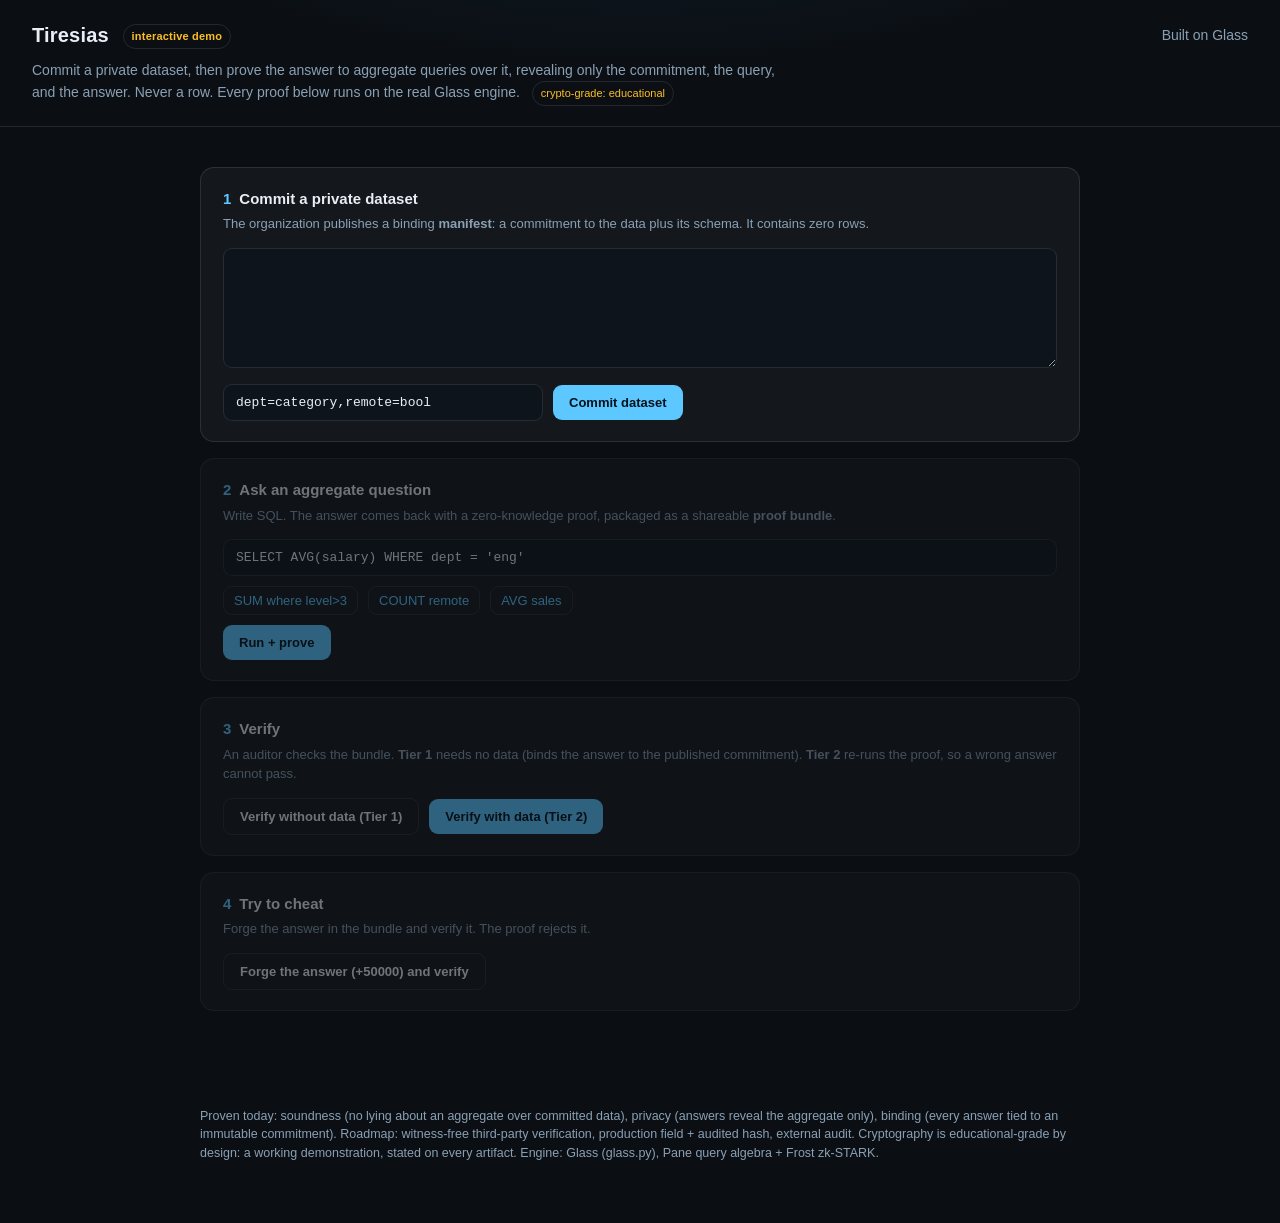
==== tiresias/web/index.html @ 9ce44439 "Tiresias 1.0.0: one name in code, a lean tree, an honest README The code now carries the product's n" ====
<!doctype html>
<html lang="en">
<head>
<meta charset="utf-8">
<meta name="viewport" content="width=device-width, initial-scale=1">
<title>Tiresias interactive demo</title>
<link rel="icon" type="image/svg+xml" href="data:image/svg+xml,<svg xmlns='http://www.w3.org/2000/svg' viewBox='0 0 32 32'><rect width='32' height='32' rx='7' fill='%230b0f14'/><path d='M16 6L26 25H6Z' fill='none' stroke='%235cc8ff' stroke-width='2.6' stroke-linejoin='round'/></svg>">
<style>
  :root {
    --bg:#0b0f14; --panel:rgba(255,255,255,.04); --line:rgba(255,255,255,.10);
    --ink:#e8eef5; --dim:#8aa0b4; --accent:#5cc8ff; --ok:#4ade80; --bad:#f87171;
    --warn:#fbbf24;
  }
  * { box-sizing:border-box; }
  body { margin:0; min-height:100vh; color:var(--ink);
    background:radial-gradient(1200px 500px at 50% -15%, #11202c 0%, var(--bg) 50%);
    font:15px/1.5 -apple-system,BlinkMacSystemFont,"Segoe UI",Roboto,sans-serif; }
  a { color:var(--accent); text-decoration:none; }
  header { padding:20px 32px; border-bottom:1px solid var(--line); }
  .navbar { display:flex; justify-content:space-between; align-items:center; gap:12px; flex-wrap:wrap; }
  .navbar nav a { color:var(--dim); font-size:14px; margin-left:18px; }
  .navbar nav a:hover { color:var(--ink); }
  h1 { margin:0; font-size:20px; letter-spacing:.2px; }
  h1 .glass { color:var(--accent); }
  .tag { color:var(--dim); margin-top:10px; max-width:760px; font-size:14px; }
  .badge { display:inline-block; font-size:11px; padding:3px 8px; border-radius:99px;
    border:1px solid var(--line); color:var(--warn); margin-left:8px; vertical-align:middle; }
  main { max-width:920px; margin:0 auto; padding:24px 20px 80px; }
  .step { background:var(--panel); border:1px solid var(--line); border-radius:14px;
    padding:20px 22px; margin:16px 0; }
  .step h2 { margin:0 0 4px; font-size:15px; }
  .step h2 .n { color:var(--accent); margin-right:8px; }
  .step p.hint { color:var(--dim); margin:0 0 14px; font-size:13px; }
  textarea, input[type=text] { width:100%; background:#0e141b; color:var(--ink);
    border:1px solid var(--line); border-radius:9px; padding:10px 12px;
    font-family:ui-monospace,SFMono-Regular,Menlo,monospace; font-size:13px; }
  textarea { min-height:120px; resize:vertical; }
  .row { display:flex; gap:10px; align-items:center; flex-wrap:wrap; margin-top:10px; }
  button { background:var(--accent); color:#04121c; border:0; border-radius:9px;
    padding:10px 16px; font-weight:600; cursor:pointer; font-size:13px; transition:opacity .15s; }
  button:hover { opacity:.9; }
  button.ghost { background:transparent; color:var(--ink); border:1px solid var(--line); }
  button:disabled { opacity:.5; cursor:wait; }
  .card { background:#0e141b; border:1px solid var(--line); border-radius:10px;
    padding:14px 16px; margin-top:12px; font-family:ui-monospace,Menlo,monospace;
    font-size:13px; white-space:pre-wrap; word-break:break-word; }
  .kv { display:grid; grid-template-columns:140px 1fr; gap:4px 12px; }
  .kv b { color:var(--dim); font-weight:500; }
  .pill { font-weight:700; }
  .pill.ok { color:var(--ok); } .pill.bad { color:var(--bad); }
  .check { display:flex; gap:8px; padding:3px 0; font-size:13px; }
  .check .m { font-weight:700; width:54px; }
  .m.ok{color:var(--ok);} .m.bad{color:var(--bad);}
  .banner { padding:10px 14px; border-radius:9px; margin-top:12px; font-weight:600; }
  .banner.ok { background:rgba(74,222,128,.12); color:var(--ok); }
  .banner.bad { background:rgba(248,113,113,.12); color:var(--bad); }
  .muted { color:var(--dim); font-size:12.5px; }
  footer { max-width:920px; margin:0 auto; padding:0 20px 60px; color:var(--dim);
    font-size:12.5px; }
  .disabled { opacity:.45; pointer-events:none; }
  .examples button { background:transparent; color:var(--accent); border:1px solid var(--line);
    font-weight:500; padding:6px 10px; }
</style>
</head>
<body>
<header>
  <div class="navbar">
    <h1>Tiresias <span class="badge">interactive demo</span></h1>
    <nav><a href="https://github.com/EgorKhaklin/Glass">Built on Glass</a></nav>
  </div>
  <div class="tag">Commit a private dataset, then prove the answer to aggregate queries
    over it, revealing only the commitment, the query, and the answer. Never a row.
    Every proof below runs on the real Glass engine. <span class="badge">crypto-grade: educational</span></div>
</header>
<main>

  <section class="step" id="s1">
    <h2><span class="n">1</span>Commit a private dataset</h2>
    <p class="hint">The organization publishes a binding <b>manifest</b>: a commitment to the
      data plus its schema. It contains zero rows.</p>
    <textarea id="csv" spellcheck="false"></textarea>
    <div class="row">
      <input type="text" id="types" style="max-width:320px" value="dept=category,remote=bool">
      <button id="btnCommit">Commit dataset</button>
      <span class="muted" id="commitStatus"></span>
    </div>
    <div id="manifestOut"></div>
  </section>

  <section class="step disabled" id="s2">
    <h2><span class="n">2</span>Ask an aggregate question</h2>
    <p class="hint">Write SQL. The answer comes back with a zero-knowledge proof, packaged as a
      shareable <b>proof bundle</b>.</p>
    <input type="text" id="sql" value="SELECT AVG(salary) WHERE dept = 'eng'">
    <div class="row examples">
      <button data-q="SELECT SUM(salary) WHERE level > 3">SUM where level&gt;3</button>
      <button data-q="SELECT COUNT(*) WHERE remote = 'true'">COUNT remote</button>
      <button data-q="SELECT AVG(salary) WHERE dept = 'sales'">AVG sales</button>
    </div>
    <div class="row">
      <button id="btnQuery">Run + prove</button>
      <span class="muted" id="queryStatus"></span>
    </div>
    <div id="bundleOut"></div>
  </section>

  <section class="step disabled" id="s3">
    <h2><span class="n">3</span>Verify</h2>
    <p class="hint">An auditor checks the bundle. <b>Tier 1</b> needs no data (binds the answer to the
      published commitment). <b>Tier 2</b> re-runs the proof, so a wrong answer cannot pass.</p>
    <div class="row">
      <button class="ghost" id="btnV1">Verify without data (Tier 1)</button>
      <button id="btnV2">Verify with data (Tier 2)</button>
      <span class="muted" id="verifyStatus"></span>
    </div>
    <div id="verifyOut"></div>
  </section>

  <section class="step disabled" id="s4">
    <h2><span class="n">4</span>Try to cheat</h2>
    <p class="hint">Forge the answer in the bundle and verify it. The proof rejects it.</p>
    <div class="row">
      <button class="ghost" id="btnTamper">Forge the answer (+50000) and verify</button>
      <span class="muted" id="tamperStatus"></span>
    </div>
    <div id="tamperOut"></div>
  </section>

</main>
<footer>
  Proven today: soundness (no lying about an aggregate over committed data), privacy
  (answers reveal the aggregate only), binding (every answer tied to an immutable commitment).
  Roadmap: witness-free third-party verification, production field + audited hash, external audit.
  Cryptography is educational-grade by design: a working demonstration, stated on every artifact.
  Engine: Glass (glass.py), Pane query algebra + Frost zk-STARK.
</footer>

<script>
let DATASET_ID = null, BUNDLE_ID = null;

async function api(path, body) {
  const r = await fetch(path, {method:"POST", headers:{"Content-Type":"application/json"},
    body: JSON.stringify(body||{})});
  const j = await r.json();
  if (!r.ok) throw new Error(j.error || "request failed");
  return j;
}
function enable(id){ document.getElementById(id).classList.remove("disabled"); }
function busy(btn, on){ btn.disabled = on; }
function pill(ok){ return `<span class="pill ${ok?'ok':'bad'}">${ok?'ACCEPT':'REJECT'}</span>`; }
function checksHtml(res){
  let h = res.checks.map(c =>
    `<div class="check"><span class="m ${c.passed?'ok':'bad'}">${c.passed?'PASS':'FAIL'}</span>
     <span>${c.name}${c.detail?` <span class="muted">[${c.detail}]</span>`:''}</span></div>`).join("");
  h += `<div class="banner ${res.ok?'ok':'bad'}">${res.ok?'VERIFIED':'REJECTED'} (${res.tier})</div>`;
  h += `<div class="muted" style="margin-top:8px">${res.note}</div>`;
  return h;
}

(async () => {
  const s = await api("/api/sample");
  document.getElementById("csv").value = s.csv;
  document.getElementById("types").value = s.types;
})();

document.getElementById("btnCommit").onclick = async (e) => {
  const st = document.getElementById("commitStatus");
  busy(e.target, true); st.textContent = "committing on the Glass engine…";
  try {
    const j = await api("/api/commit", {csv: csv.value, types: types.value, name:"acme-payroll"});
    const m = j.manifest; DATASET_ID = m.dataset_id;
    document.getElementById("manifestOut").innerHTML =
      `<div class="card"><div class="kv">
        <b>dataset_id</b><span>${m.dataset_id}</span>
        <b>commitment</b><span>${m.commitment}</span>
        <b>rows</b><span>${m.row_count} (private, not in this manifest)</span>
        <b>schema</b><span>${m.schema.map(c=>c.name+':'+c.type).join(', ')}</span>
        <b>crypto</b><span>${m.crypto_grade}</span>
      </div></div>`;
    st.textContent = "published."; enable("s2");
  } catch(err){ st.textContent = "error: " + err.message; }
  busy(e.target, false);
};

document.querySelectorAll(".examples button").forEach(b =>
  b.onclick = () => document.getElementById("sql").value = b.dataset.q);

document.getElementById("btnQuery").onclick = async (e) => {
  const st = document.getElementById("queryStatus");
  busy(e.target, true); st.textContent = "proving on the Glass engine (a few seconds)…";
  try {
    const j = await api("/api/query", {dataset_id: DATASET_ID, sql: sql.value});
    const b = j.bundle; BUNDLE_ID = b.bundle_id;
    document.getElementById("bundleOut").innerHTML =
      `<div class="card"><div class="kv">
        <b>query</b><span>${b.query}</span>
        <b>answer</b><span>${JSON.stringify(b.result)}</span>
        <b>proof</b><span>${pill(b.accepted)}</span>
        <b>bundle_id</b><span>${b.bundle_id}</span>
      </div></div>`;
    st.textContent = "proof bundle ready."; enable("s3"); enable("s4");
    document.getElementById("verifyOut").innerHTML = "";
    document.getElementById("tamperOut").innerHTML = "";
  } catch(err){ st.textContent = "error: " + err.message; }
  busy(e.target, false);
};

async function verify(withData, statusId, outId, e){
  const st = document.getElementById(statusId);
  busy(e.target, true); st.textContent = withData ? "re-running the proof…" : "checking binding…";
  try {
    const j = await api("/api/verify", {bundle_id: BUNDLE_ID, with_data: withData});
    document.getElementById(outId).innerHTML = `<div class="card">${checksHtml(j.result)}</div>`;
    st.textContent = "";
  } catch(err){ st.textContent = "error: " + err.message; }
  busy(e.target, false);
}
document.getElementById("btnV1").onclick = (e)=>verify(false,"verifyStatus","verifyOut",e);
document.getElementById("btnV2").onclick = (e)=>verify(true,"verifyStatus","verifyOut",e);

document.getElementById("btnTamper").onclick = async (e) => {
  const st = document.getElementById("tamperStatus");
  busy(e.target, true); st.textContent = "forging + verifying…";
  try {
    const j = await api("/api/tamper", {bundle_id: BUNDLE_ID, delta: 50000});
    document.getElementById("tamperOut").innerHTML =
      `<div class="card"><div class="muted" style="margin-bottom:8px">
        forged answer ${j.original} → ${j.forged}</div>${checksHtml(j.result)}</div>`;
    st.textContent = "";
  } catch(err){ st.textContent = "error: " + err.message; }
  busy(e.target, false);
};
</script>
</body>
</html>
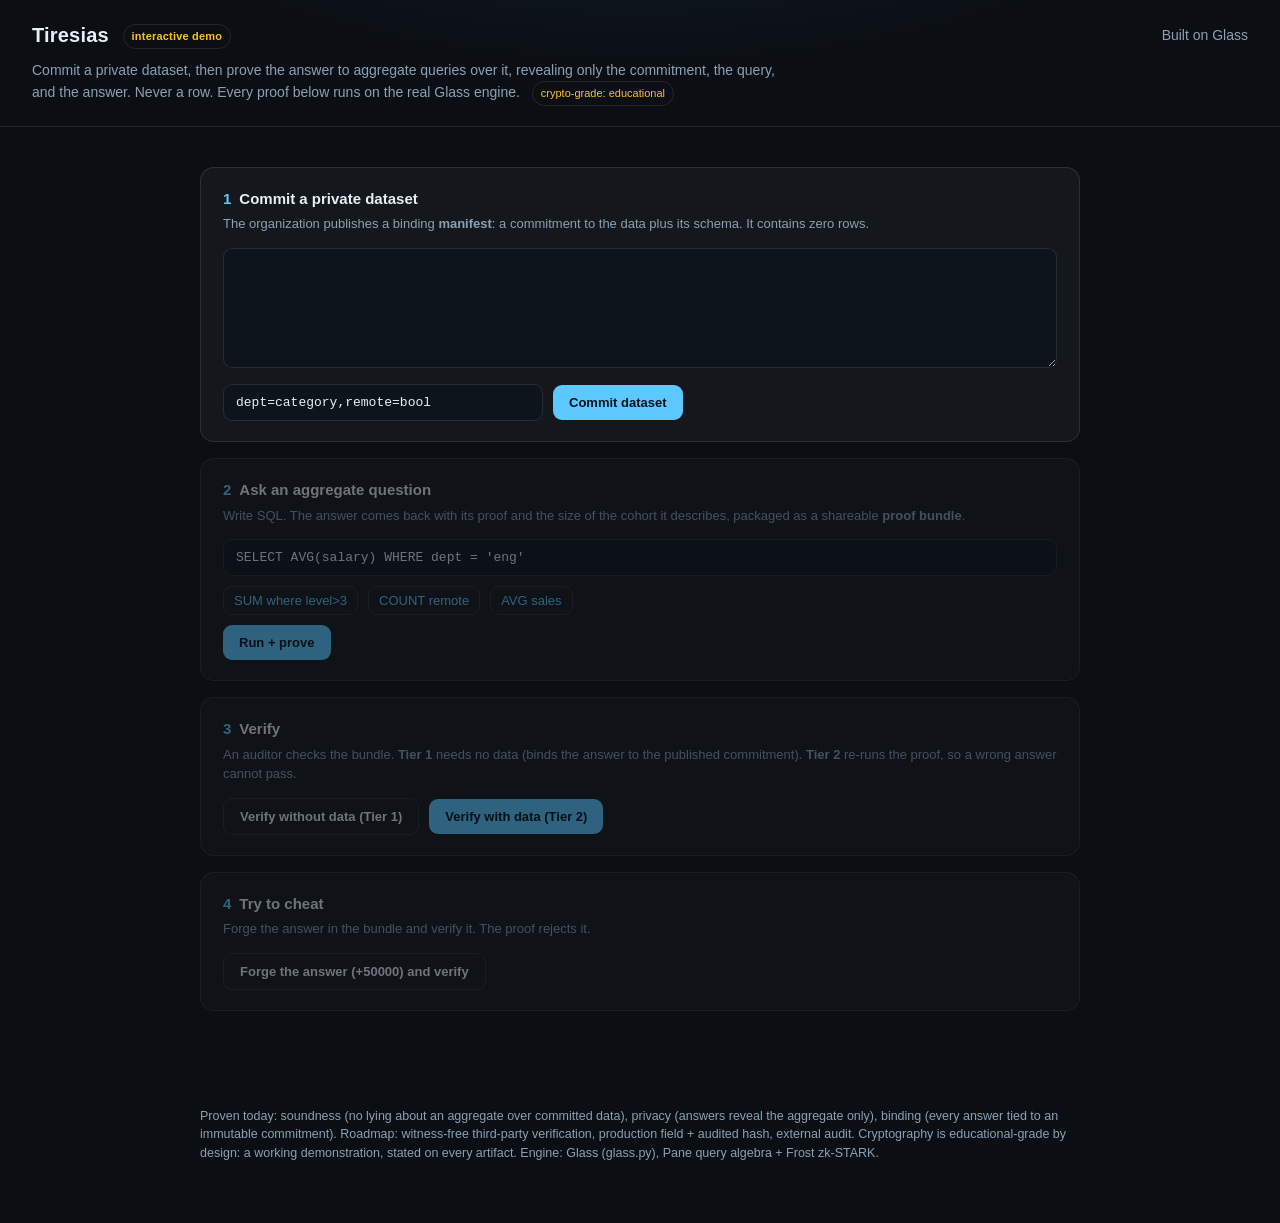
==== commit 9f5e50f7: "Refuse answers over small cohorts, and prove the AVG count An aggregate over a handful of rows says " ====
--- a/tiresias/web/index.html
+++ b/tiresias/web/index.html
@@ -89,8 +89,8 @@
 
   <section class="step disabled" id="s2">
     <h2><span class="n">2</span>Ask an aggregate question</h2>
-    <p class="hint">Write SQL. The answer comes back with a zero-knowledge proof, packaged as a
-      shareable <b>proof bundle</b>.</p>
+    <p class="hint">Write SQL. The answer comes back with its proof and the size of the cohort it
+      describes, packaged as a shareable <b>proof bundle</b>.</p>
     <input type="text" id="sql" value="SELECT AVG(salary) WHERE dept = 'eng'">
     <div class="row examples">
       <button data-q="SELECT SUM(salary) WHERE level > 3">SUM where level&gt;3</button>
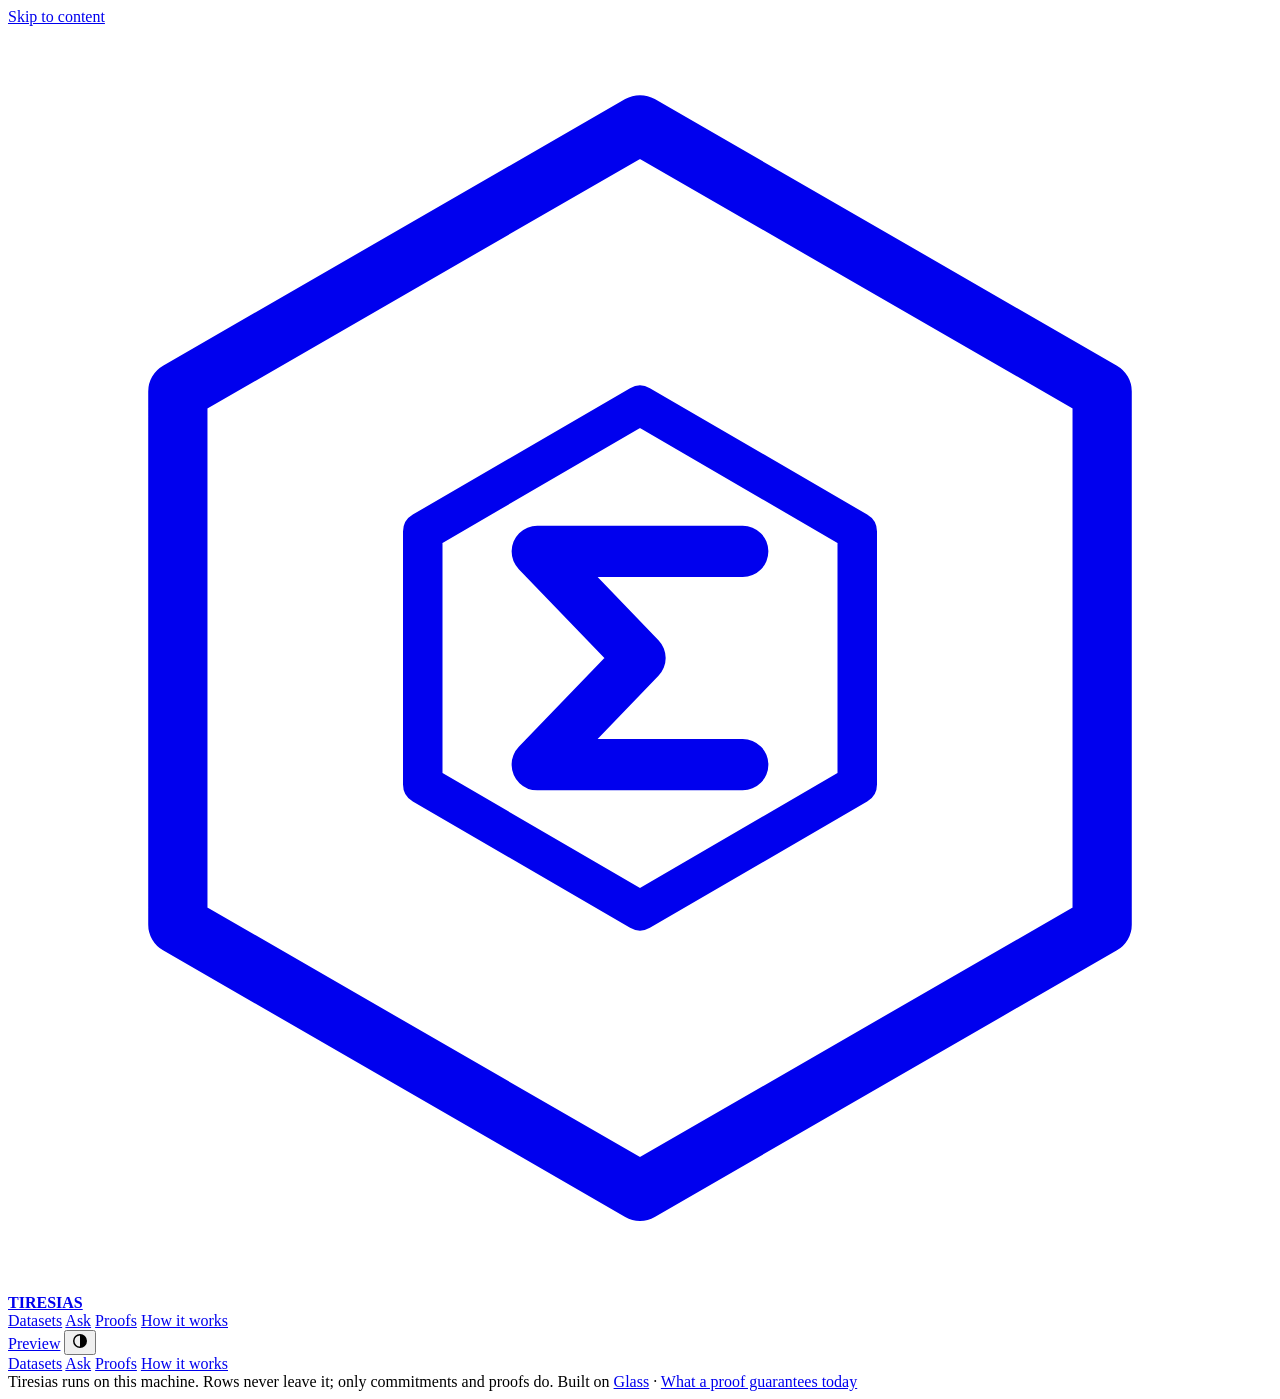
==== commit f3af7ba1: "A workbench and a new face; close a stored XSS on shared answers The workbench (`tiresias app`) is t" ====
--- a/tiresias/web/index.html
+++ b/tiresias/web/index.html
@@ -3,233 +3,55 @@
 <head>
 <meta charset="utf-8">
 <meta name="viewport" content="width=device-width, initial-scale=1">
-<title>Tiresias interactive demo</title>
-<link rel="icon" type="image/svg+xml" href="data:image/svg+xml,<svg xmlns='http://www.w3.org/2000/svg' viewBox='0 0 32 32'><rect width='32' height='32' rx='7' fill='%230b0f14'/><path d='M16 6L26 25H6Z' fill='none' stroke='%235cc8ff' stroke-width='2.6' stroke-linejoin='round'/></svg>">
-<style>
-  :root {
-    --bg:#0b0f14; --panel:rgba(255,255,255,.04); --line:rgba(255,255,255,.10);
-    --ink:#e8eef5; --dim:#8aa0b4; --accent:#5cc8ff; --ok:#4ade80; --bad:#f87171;
-    --warn:#fbbf24;
-  }
-  * { box-sizing:border-box; }
-  body { margin:0; min-height:100vh; color:var(--ink);
-    background:radial-gradient(1200px 500px at 50% -15%, #11202c 0%, var(--bg) 50%);
-    font:15px/1.5 -apple-system,BlinkMacSystemFont,"Segoe UI",Roboto,sans-serif; }
-  a { color:var(--accent); text-decoration:none; }
-  header { padding:20px 32px; border-bottom:1px solid var(--line); }
-  .navbar { display:flex; justify-content:space-between; align-items:center; gap:12px; flex-wrap:wrap; }
-  .navbar nav a { color:var(--dim); font-size:14px; margin-left:18px; }
-  .navbar nav a:hover { color:var(--ink); }
-  h1 { margin:0; font-size:20px; letter-spacing:.2px; }
-  h1 .glass { color:var(--accent); }
-  .tag { color:var(--dim); margin-top:10px; max-width:760px; font-size:14px; }
-  .badge { display:inline-block; font-size:11px; padding:3px 8px; border-radius:99px;
-    border:1px solid var(--line); color:var(--warn); margin-left:8px; vertical-align:middle; }
-  main { max-width:920px; margin:0 auto; padding:24px 20px 80px; }
-  .step { background:var(--panel); border:1px solid var(--line); border-radius:14px;
-    padding:20px 22px; margin:16px 0; }
-  .step h2 { margin:0 0 4px; font-size:15px; }
-  .step h2 .n { color:var(--accent); margin-right:8px; }
-  .step p.hint { color:var(--dim); margin:0 0 14px; font-size:13px; }
-  textarea, input[type=text] { width:100%; background:#0e141b; color:var(--ink);
-    border:1px solid var(--line); border-radius:9px; padding:10px 12px;
-    font-family:ui-monospace,SFMono-Regular,Menlo,monospace; font-size:13px; }
-  textarea { min-height:120px; resize:vertical; }
-  .row { display:flex; gap:10px; align-items:center; flex-wrap:wrap; margin-top:10px; }
-  button { background:var(--accent); color:#04121c; border:0; border-radius:9px;
-    padding:10px 16px; font-weight:600; cursor:pointer; font-size:13px; transition:opacity .15s; }
-  button:hover { opacity:.9; }
-  button.ghost { background:transparent; color:var(--ink); border:1px solid var(--line); }
-  button:disabled { opacity:.5; cursor:wait; }
-  .card { background:#0e141b; border:1px solid var(--line); border-radius:10px;
-    padding:14px 16px; margin-top:12px; font-family:ui-monospace,Menlo,monospace;
-    font-size:13px; white-space:pre-wrap; word-break:break-word; }
-  .kv { display:grid; grid-template-columns:140px 1fr; gap:4px 12px; }
-  .kv b { color:var(--dim); font-weight:500; }
-  .pill { font-weight:700; }
-  .pill.ok { color:var(--ok); } .pill.bad { color:var(--bad); }
-  .check { display:flex; gap:8px; padding:3px 0; font-size:13px; }
-  .check .m { font-weight:700; width:54px; }
-  .m.ok{color:var(--ok);} .m.bad{color:var(--bad);}
-  .banner { padding:10px 14px; border-radius:9px; margin-top:12px; font-weight:600; }
-  .banner.ok { background:rgba(74,222,128,.12); color:var(--ok); }
-  .banner.bad { background:rgba(248,113,113,.12); color:var(--bad); }
-  .muted { color:var(--dim); font-size:12.5px; }
-  footer { max-width:920px; margin:0 auto; padding:0 20px 60px; color:var(--dim);
-    font-size:12.5px; }
-  .disabled { opacity:.45; pointer-events:none; }
-  .examples button { background:transparent; color:var(--accent); border:1px solid var(--line);
-    font-weight:500; padding:6px 10px; }
-</style>
+<title>Tiresias</title>
+<meta name="description" content="Answer questions about private data, with a proof, without revealing a row.">
+<link rel="icon" href="/static/mark.svg" type="image/svg+xml">
+<link rel="stylesheet" href="/static/tiresias.css">
+<script src="/static/app.js" defer></script>
 </head>
 <body>
-<header>
-  <div class="navbar">
-    <h1>Tiresias <span class="badge">interactive demo</span></h1>
-    <nav><a href="https://github.com/EgorKhaklin/Glass">Built on Glass</a></nav>
+<a class="sr" href="#main">Skip to content</a>
+<header class="top">
+  <div class="wrap">
+    <a class="brand" href="#/datasets" aria-label="Tiresias, home">
+      <svg viewBox="0 0 32 32" fill="none" stroke="currentColor" stroke-width="1.5" stroke-linejoin="round" aria-hidden="true">
+        <path d="M16 2.5 27.7 9.25v13.5L16 29.5 4.3 22.75V9.25Z"/>
+        <path d="M16 9.6 21.5 12.8v6.4L16 22.4l-5.5-3.2v-6.4Z" stroke-width="1"/>
+        <path d="M18.6 13.3h-5.2l2.6 2.7-2.6 2.7h5.2" stroke-width="1.3" stroke-linecap="round"/>
+      </svg>
+      <b>TIRESIAS</b>
+    </a>
+    <nav class="nav" aria-label="Main">
+      <a href="#/datasets" data-route="datasets">Datasets</a>
+      <a href="#/ask" data-route="ask">Ask</a>
+      <a href="#/proofs" data-route="proofs">Proofs</a>
+      <a href="#/about" data-route="about">How it works</a>
+    </nav>
+    <div class="end">
+      <a class="pill" href="#/about" title="What the proofs guarantee today">Preview</a>
+      <button class="iconbtn" id="theme" type="button" aria-label="Switch between light and dark">
+        <svg width="16" height="16" viewBox="0 0 16 16" fill="currentColor" aria-hidden="true"><path d="M8 1a7 7 0 1 0 0 14A7 7 0 0 0 8 1Zm0 1.5v11a5.5 5.5 0 0 1 0-11Z"/></svg>
+      </button>
+    </div>
   </div>
-  <div class="tag">Commit a private dataset, then prove the answer to aggregate queries
-    over it, revealing only the commitment, the query, and the answer. Never a row.
-    Every proof below runs on the real Glass engine. <span class="badge">crypto-grade: educational</span></div>
+  <nav class="nav mobile" aria-label="Main">
+    <a href="#/datasets" data-route="datasets">Datasets</a>
+    <a href="#/ask" data-route="ask">Ask</a>
+    <a href="#/proofs" data-route="proofs">Proofs</a>
+    <a href="#/about" data-route="about">How it works</a>
+  </nav>
 </header>
-<main>
 
-  <section class="step" id="s1">
-    <h2><span class="n">1</span>Commit a private dataset</h2>
-    <p class="hint">The organization publishes a binding <b>manifest</b>: a commitment to the
-      data plus its schema. It contains zero rows.</p>
-    <textarea id="csv" spellcheck="false"></textarea>
-    <div class="row">
-      <input type="text" id="types" style="max-width:320px" value="dept=category,remote=bool">
-      <button id="btnCommit">Commit dataset</button>
-      <span class="muted" id="commitStatus"></span>
-    </div>
-    <div id="manifestOut"></div>
-  </section>
+<main id="main" class="wrap" tabindex="-1">
+  <noscript><div class="notice warn"><b>JavaScript is off.</b>The workbench needs it; nothing is sent anywhere but this machine.</div></noscript>
+</main>
 
-  <section class="step disabled" id="s2">
-    <h2><span class="n">2</span>Ask an aggregate question</h2>
-    <p class="hint">Write SQL. The answer comes back with its proof and the size of the cohort it
-      describes, packaged as a shareable <b>proof bundle</b>.</p>
-    <input type="text" id="sql" value="SELECT AVG(salary) WHERE dept = 'eng'">
-    <div class="row examples">
-      <button data-q="SELECT SUM(salary) WHERE level > 3">SUM where level&gt;3</button>
-      <button data-q="SELECT COUNT(*) WHERE remote = 'true'">COUNT remote</button>
-      <button data-q="SELECT AVG(salary) WHERE dept = 'sales'">AVG sales</button>
-    </div>
-    <div class="row">
-      <button id="btnQuery">Run + prove</button>
-      <span class="muted" id="queryStatus"></span>
-    </div>
-    <div id="bundleOut"></div>
-  </section>
-
-  <section class="step disabled" id="s3">
-    <h2><span class="n">3</span>Verify</h2>
-    <p class="hint">An auditor checks the bundle. <b>Tier 1</b> needs no data (binds the answer to the
-      published commitment). <b>Tier 2</b> re-runs the proof, so a wrong answer cannot pass.</p>
-    <div class="row">
-      <button class="ghost" id="btnV1">Verify without data (Tier 1)</button>
-      <button id="btnV2">Verify with data (Tier 2)</button>
-      <span class="muted" id="verifyStatus"></span>
-    </div>
-    <div id="verifyOut"></div>
-  </section>
-
-  <section class="step disabled" id="s4">
-    <h2><span class="n">4</span>Try to cheat</h2>
-    <p class="hint">Forge the answer in the bundle and verify it. The proof rejects it.</p>
-    <div class="row">
-      <button class="ghost" id="btnTamper">Forge the answer (+50000) and verify</button>
-      <span class="muted" id="tamperStatus"></span>
-    </div>
-    <div id="tamperOut"></div>
-  </section>
-
-</main>
 <footer>
-  Proven today: soundness (no lying about an aggregate over committed data), privacy
-  (answers reveal the aggregate only), binding (every answer tied to an immutable commitment).
-  Roadmap: witness-free third-party verification, production field + audited hash, external audit.
-  Cryptography is educational-grade by design: a working demonstration, stated on every artifact.
-  Engine: Glass (glass.py), Pane query algebra + Frost zk-STARK.
+  <div class="wrap">
+    <span>Tiresias runs on this machine. Rows never leave it; only commitments and proofs do.</span>
+    <span>Built on <a href="https://github.com/EgorKhaklin/Glass">Glass</a> · <a href="#/about">What a proof guarantees today</a></span>
+  </div>
 </footer>
-
-<script>
-let DATASET_ID = null, BUNDLE_ID = null;
-
-async function api(path, body) {
-  const r = await fetch(path, {method:"POST", headers:{"Content-Type":"application/json"},
-    body: JSON.stringify(body||{})});
-  const j = await r.json();
-  if (!r.ok) throw new Error(j.error || "request failed");
-  return j;
-}
-function enable(id){ document.getElementById(id).classList.remove("disabled"); }
-function busy(btn, on){ btn.disabled = on; }
-function pill(ok){ return `<span class="pill ${ok?'ok':'bad'}">${ok?'ACCEPT':'REJECT'}</span>`; }
-function checksHtml(res){
-  let h = res.checks.map(c =>
-    `<div class="check"><span class="m ${c.passed?'ok':'bad'}">${c.passed?'PASS':'FAIL'}</span>
-     <span>${c.name}${c.detail?` <span class="muted">[${c.detail}]</span>`:''}</span></div>`).join("");
-  h += `<div class="banner ${res.ok?'ok':'bad'}">${res.ok?'VERIFIED':'REJECTED'} (${res.tier})</div>`;
-  h += `<div class="muted" style="margin-top:8px">${res.note}</div>`;
-  return h;
-}
-
-(async () => {
-  const s = await api("/api/sample");
-  document.getElementById("csv").value = s.csv;
-  document.getElementById("types").value = s.types;
-})();
-
-document.getElementById("btnCommit").onclick = async (e) => {
-  const st = document.getElementById("commitStatus");
-  busy(e.target, true); st.textContent = "committing on the Glass engine…";
-  try {
-    const j = await api("/api/commit", {csv: csv.value, types: types.value, name:"acme-payroll"});
-    const m = j.manifest; DATASET_ID = m.dataset_id;
-    document.getElementById("manifestOut").innerHTML =
-      `<div class="card"><div class="kv">
-        <b>dataset_id</b><span>${m.dataset_id}</span>
-        <b>commitment</b><span>${m.commitment}</span>
-        <b>rows</b><span>${m.row_count} (private, not in this manifest)</span>
-        <b>schema</b><span>${m.schema.map(c=>c.name+':'+c.type).join(', ')}</span>
-        <b>crypto</b><span>${m.crypto_grade}</span>
-      </div></div>`;
-    st.textContent = "published."; enable("s2");
-  } catch(err){ st.textContent = "error: " + err.message; }
-  busy(e.target, false);
-};
-
-document.querySelectorAll(".examples button").forEach(b =>
-  b.onclick = () => document.getElementById("sql").value = b.dataset.q);
-
-document.getElementById("btnQuery").onclick = async (e) => {
-  const st = document.getElementById("queryStatus");
-  busy(e.target, true); st.textContent = "proving on the Glass engine (a few seconds)…";
-  try {
-    const j = await api("/api/query", {dataset_id: DATASET_ID, sql: sql.value});
-    const b = j.bundle; BUNDLE_ID = b.bundle_id;
-    document.getElementById("bundleOut").innerHTML =
-      `<div class="card"><div class="kv">
-        <b>query</b><span>${b.query}</span>
-        <b>answer</b><span>${JSON.stringify(b.result)}</span>
-        <b>proof</b><span>${pill(b.accepted)}</span>
-        <b>bundle_id</b><span>${b.bundle_id}</span>
-      </div></div>`;
-    st.textContent = "proof bundle ready."; enable("s3"); enable("s4");
-    document.getElementById("verifyOut").innerHTML = "";
-    document.getElementById("tamperOut").innerHTML = "";
-  } catch(err){ st.textContent = "error: " + err.message; }
-  busy(e.target, false);
-};
-
-async function verify(withData, statusId, outId, e){
-  const st = document.getElementById(statusId);
-  busy(e.target, true); st.textContent = withData ? "re-running the proof…" : "checking binding…";
-  try {
-    const j = await api("/api/verify", {bundle_id: BUNDLE_ID, with_data: withData});
-    document.getElementById(outId).innerHTML = `<div class="card">${checksHtml(j.result)}</div>`;
-    st.textContent = "";
-  } catch(err){ st.textContent = "error: " + err.message; }
-  busy(e.target, false);
-}
-document.getElementById("btnV1").onclick = (e)=>verify(false,"verifyStatus","verifyOut",e);
-document.getElementById("btnV2").onclick = (e)=>verify(true,"verifyStatus","verifyOut",e);
-
-document.getElementById("btnTamper").onclick = async (e) => {
-  const st = document.getElementById("tamperStatus");
-  busy(e.target, true); st.textContent = "forging + verifying…";
-  try {
-    const j = await api("/api/tamper", {bundle_id: BUNDLE_ID, delta: 50000});
-    document.getElementById("tamperOut").innerHTML =
-      `<div class="card"><div class="muted" style="margin-bottom:8px">
-        forged answer ${j.original} → ${j.forged}</div>${checksHtml(j.result)}</div>`;
-    st.textContent = "";
-  } catch(err){ st.textContent = "error: " + err.message; }
-  busy(e.target, false);
-};
-</script>
+<div class="toast" id="toast" role="status" aria-live="polite"></div>
 </body>
 </html>
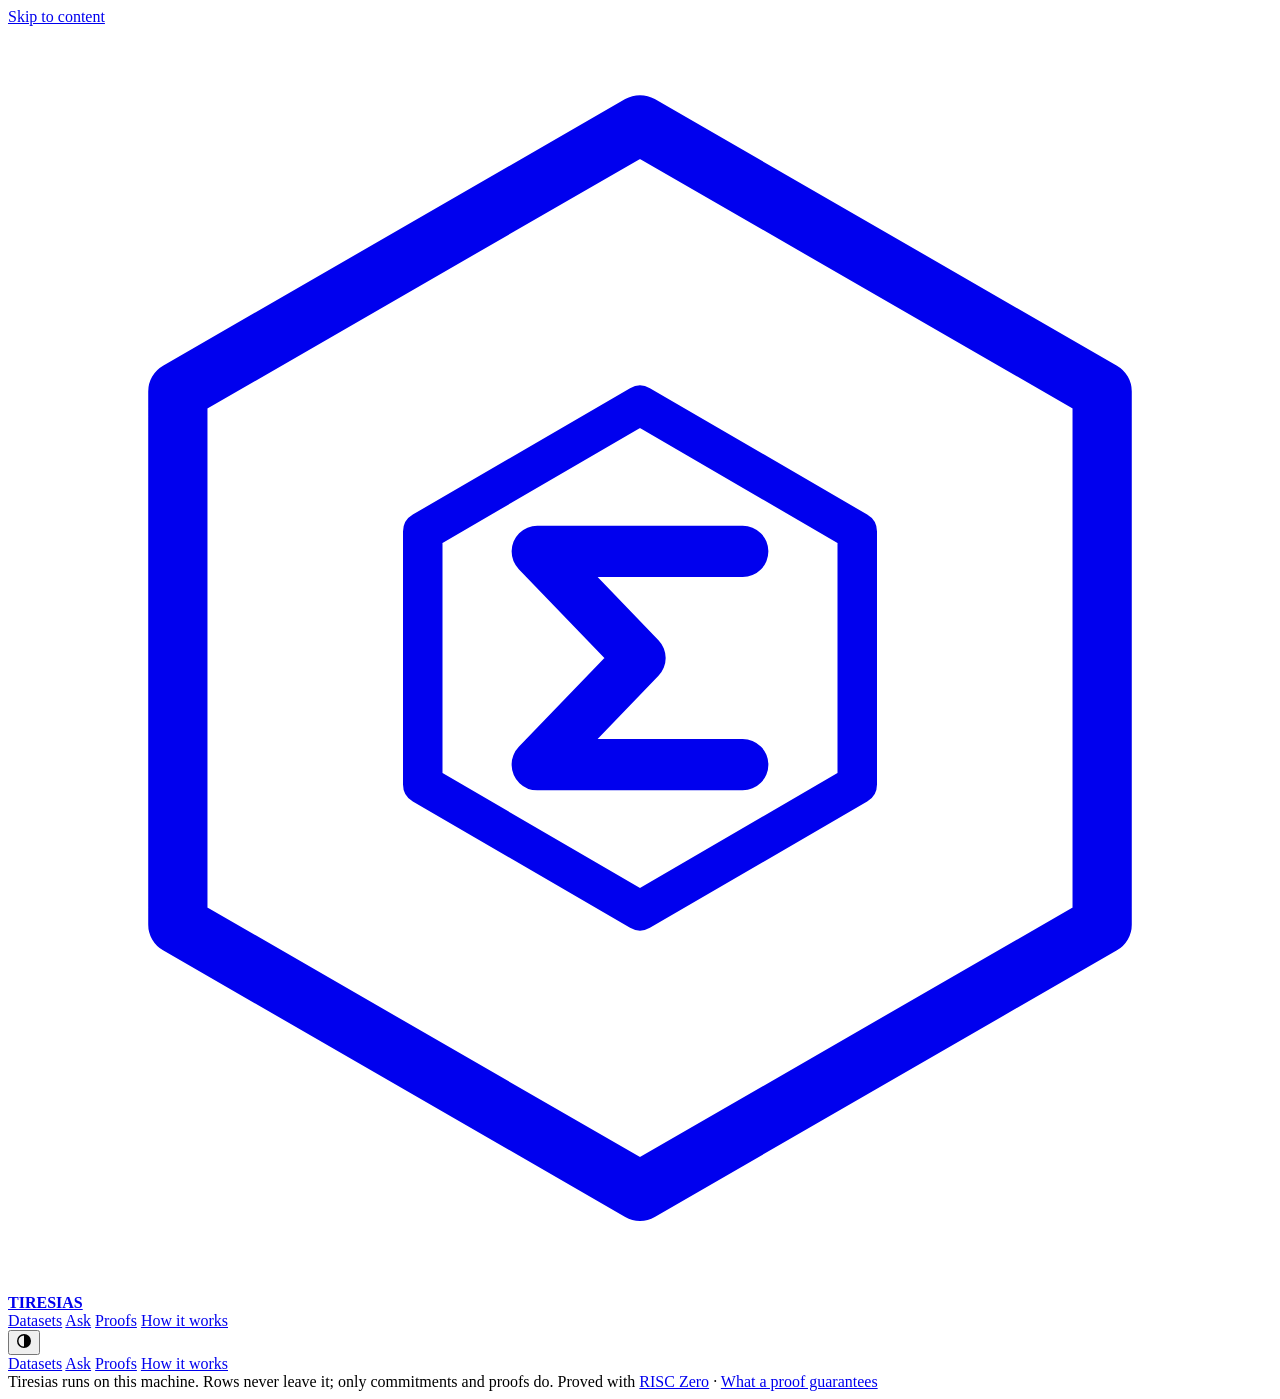
==== commit 57a53bc3: "Prove with the RISC Zero zkVM, and verify without the data Proofs ran on Glass's research prover: a " ====
--- a/tiresias/web/index.html
+++ b/tiresias/web/index.html
@@ -28,7 +28,6 @@
       <a href="#/about" data-route="about">How it works</a>
     </nav>
     <div class="end">
-      <a class="pill" href="#/about" title="What the proofs guarantee today">Preview</a>
       <button class="iconbtn" id="theme" type="button" aria-label="Switch between light and dark">
         <svg width="16" height="16" viewBox="0 0 16 16" fill="currentColor" aria-hidden="true"><path d="M8 1a7 7 0 1 0 0 14A7 7 0 0 0 8 1Zm0 1.5v11a5.5 5.5 0 0 1 0-11Z"/></svg>
       </button>
@@ -49,7 +48,7 @@
 <footer>
   <div class="wrap">
     <span>Tiresias runs on this machine. Rows never leave it; only commitments and proofs do.</span>
-    <span>Built on <a href="https://github.com/EgorKhaklin/Glass">Glass</a> · <a href="#/about">What a proof guarantees today</a></span>
+    <span>Proved with <a href="https://github.com/risc0/risc0">RISC Zero</a> · <a href="#/about">What a proof guarantees</a></span>
   </div>
 </footer>
 <div class="toast" id="toast" role="status" aria-live="polite"></div>
